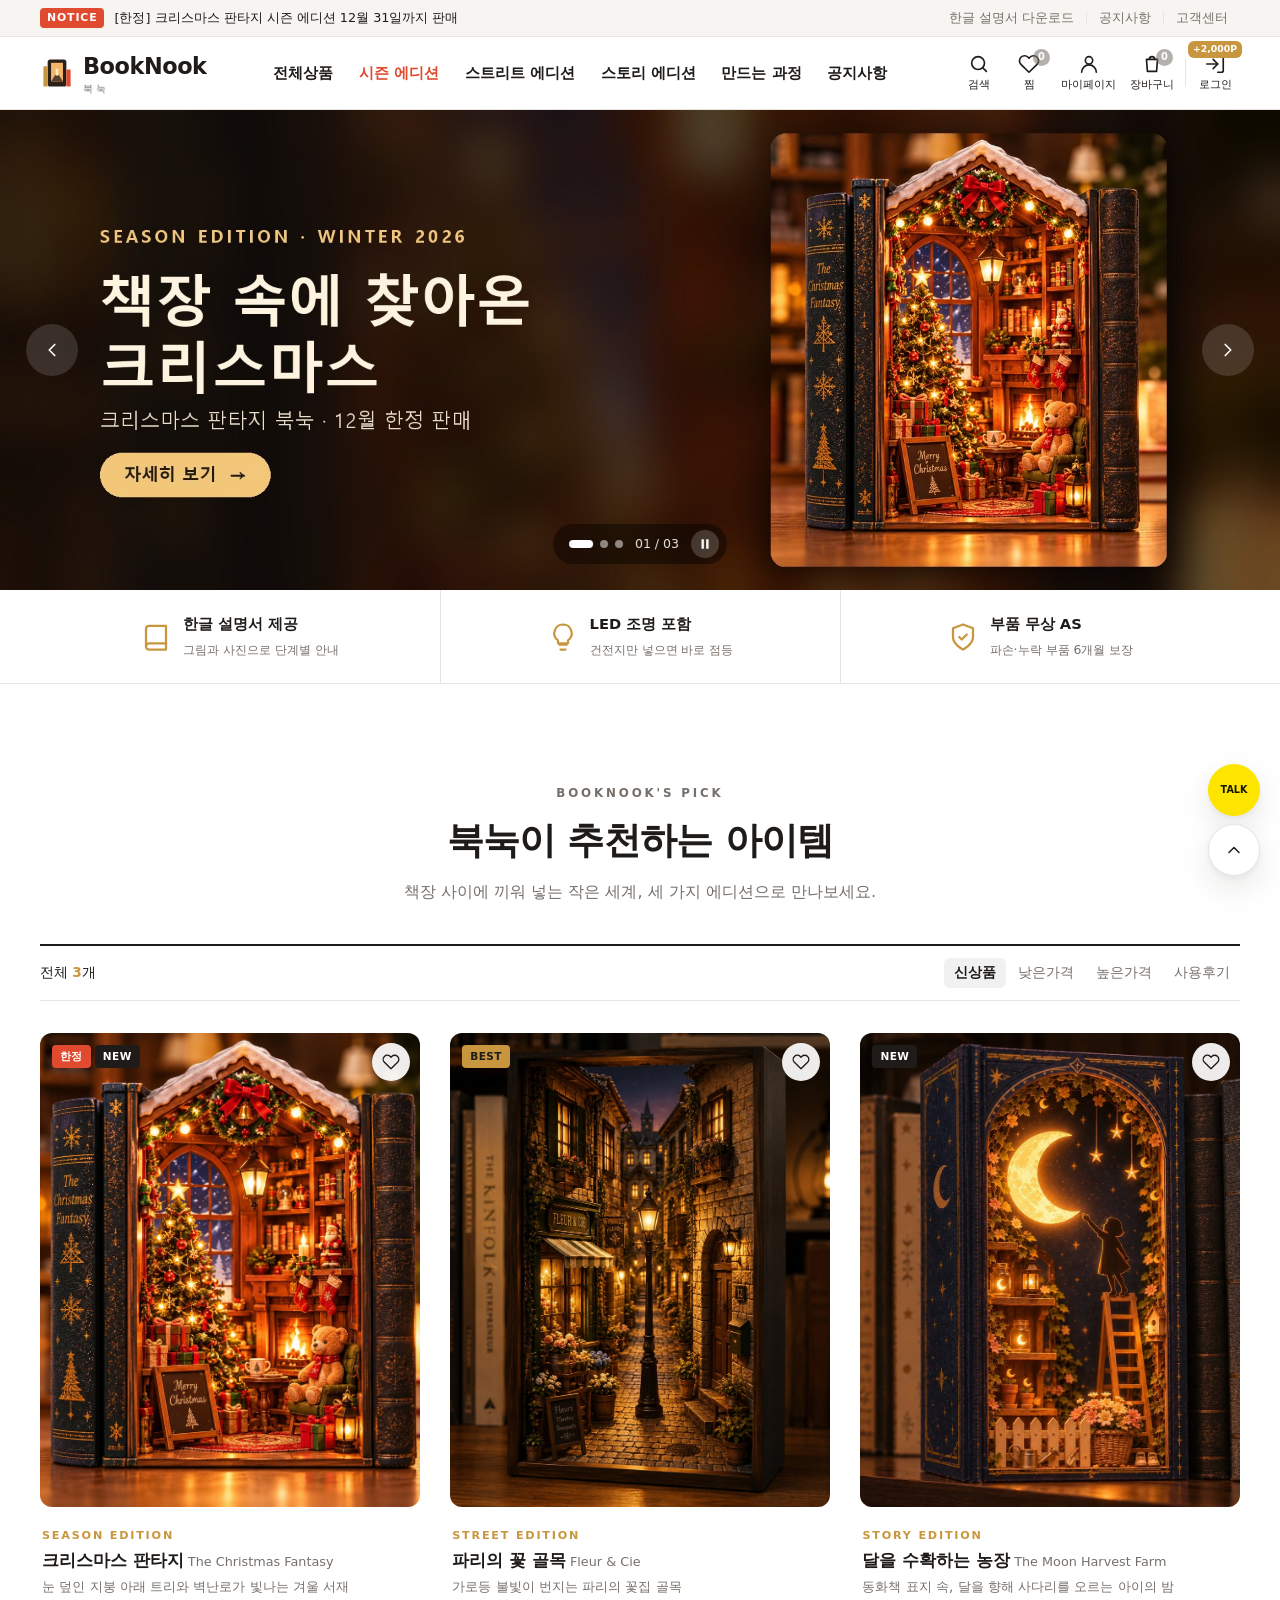
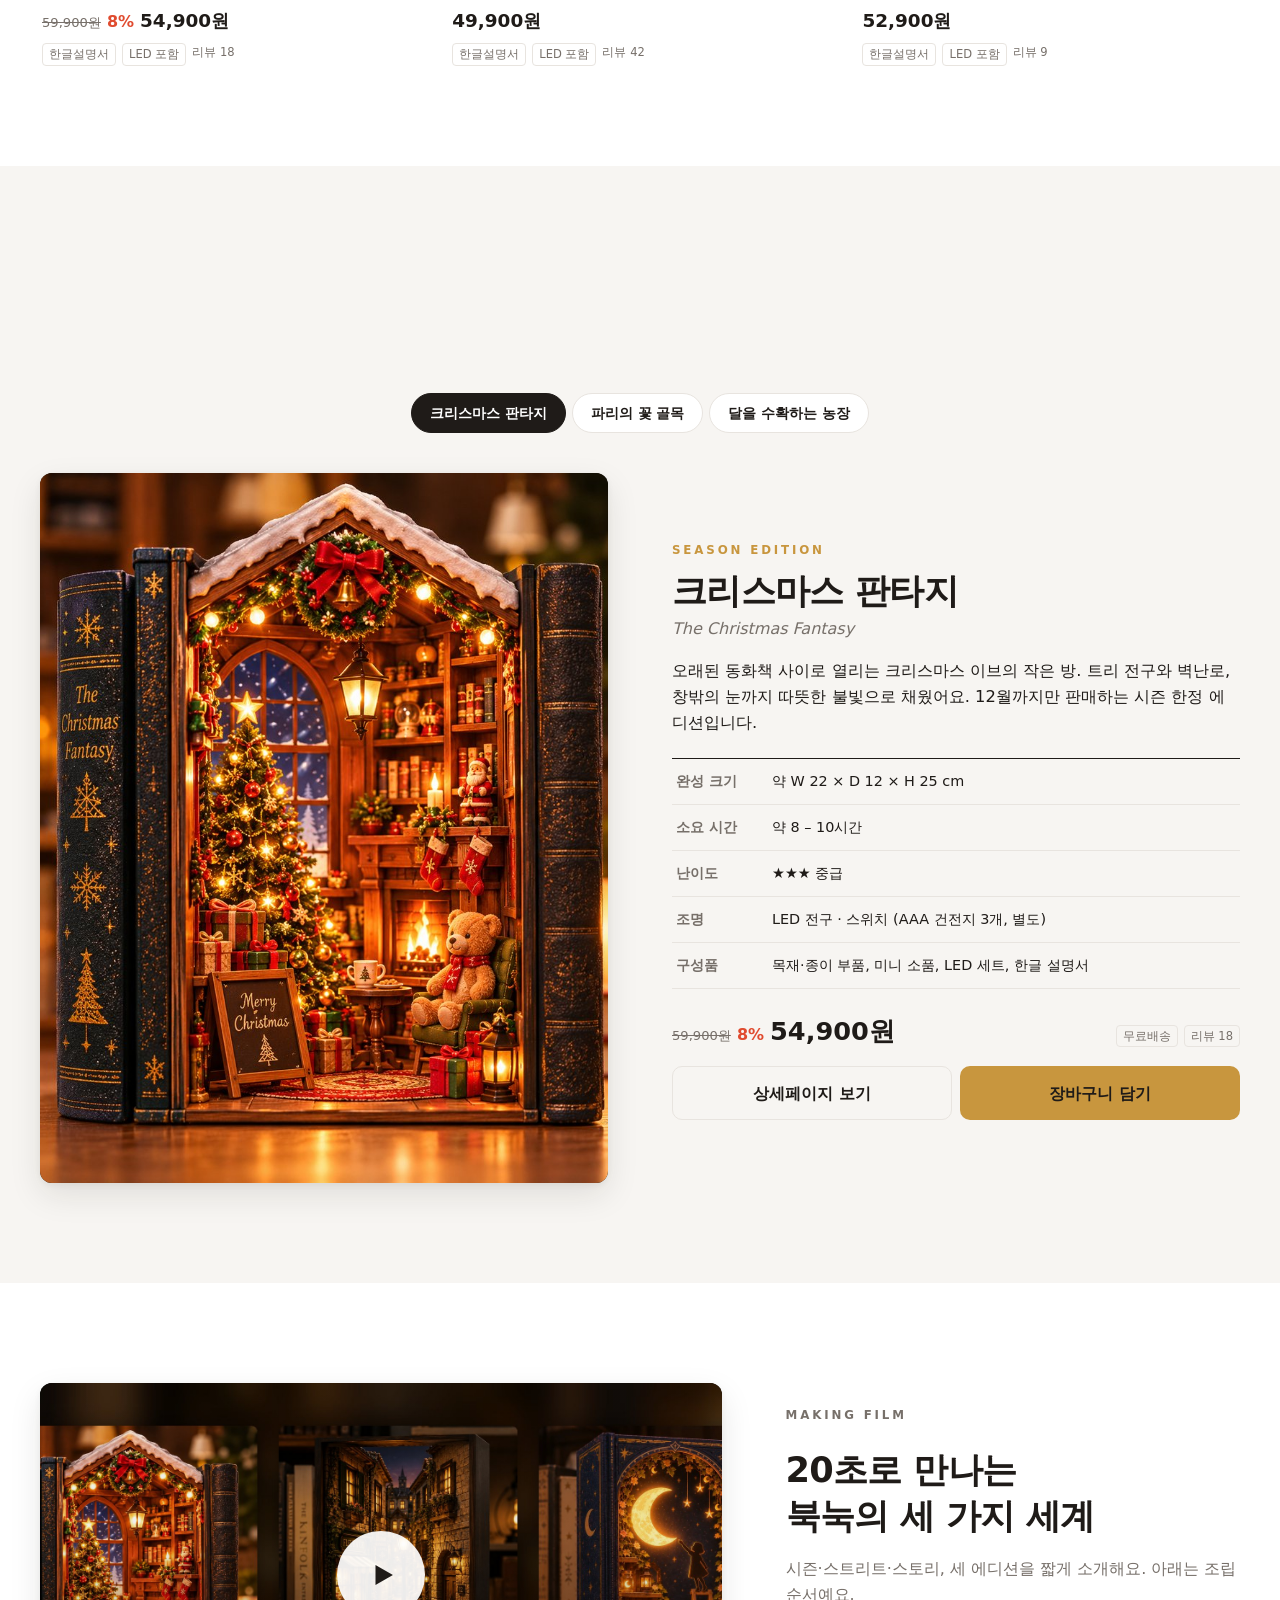
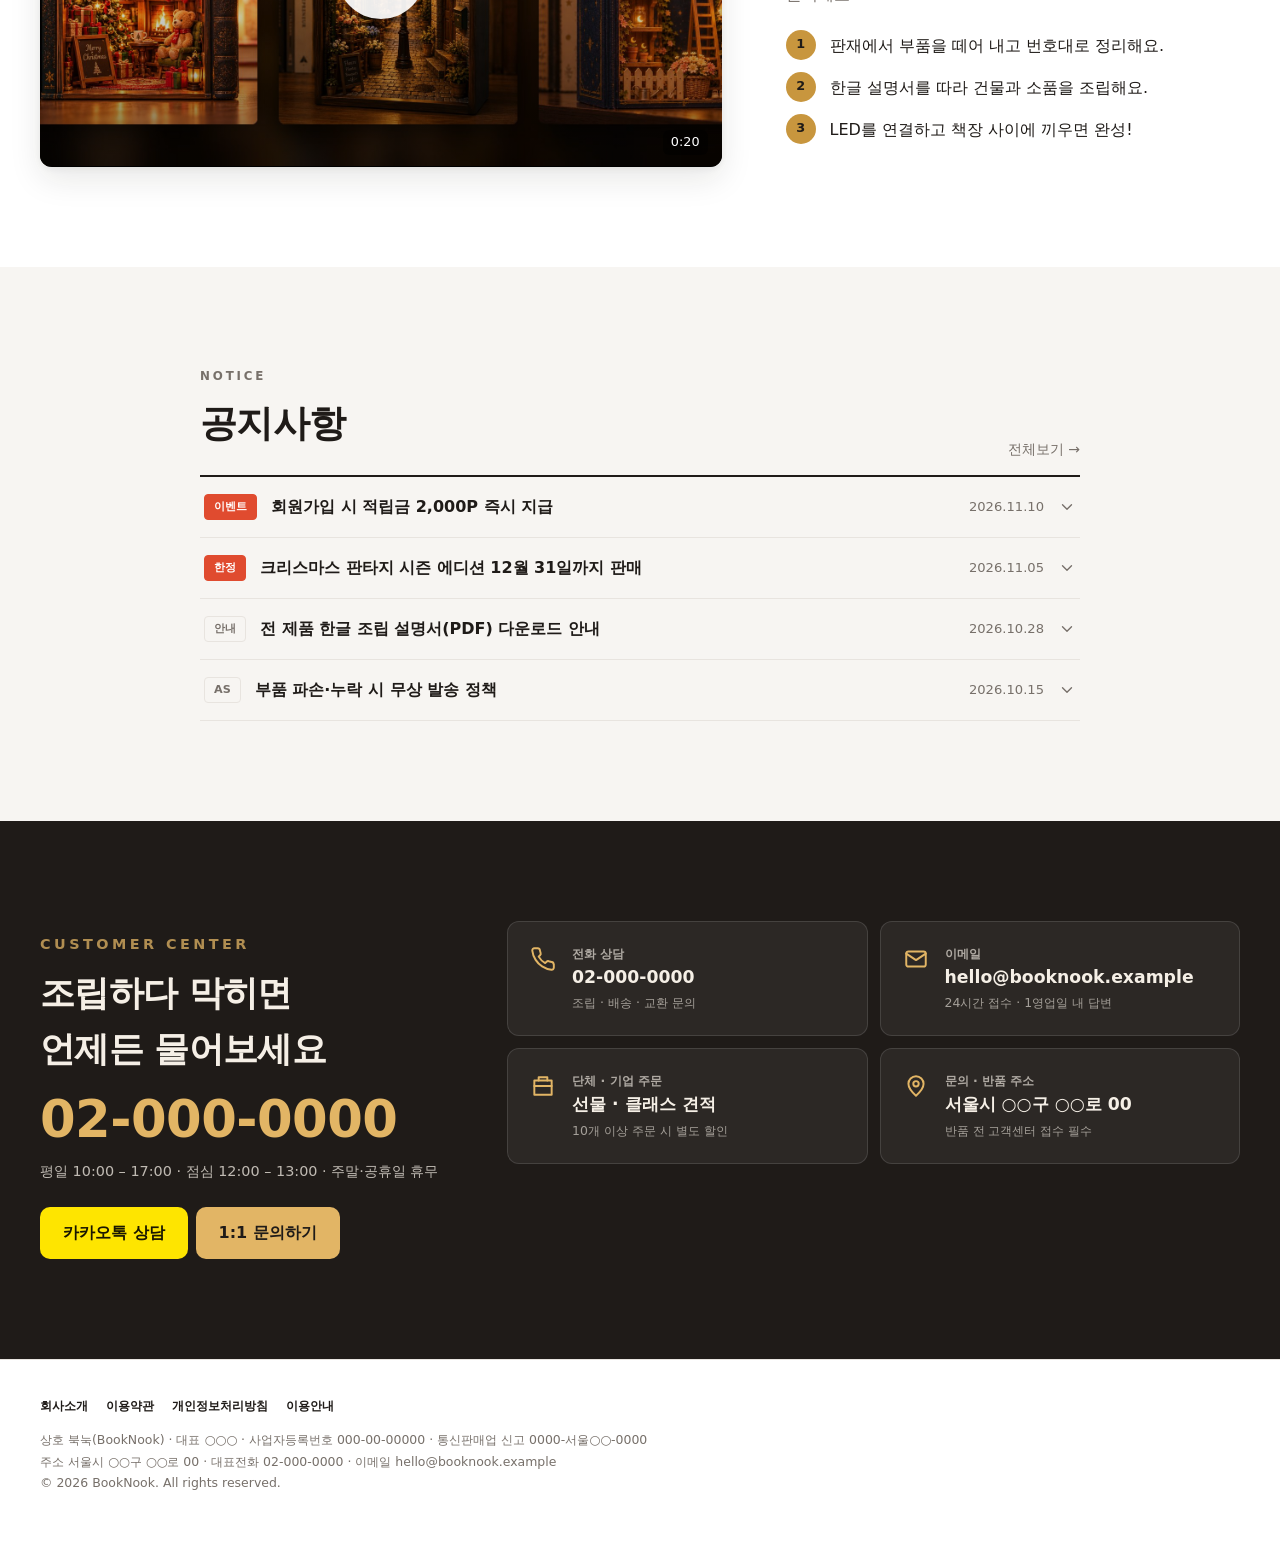
==== index.html @ f45f3a04 "BookNook 북눅 홈페이지 첫 업로드 메인, 상품 상세(스토리·리뷰·FAQ·공유), 장바구니, 찜, 로그인/가입, 마이페이지, 공지, 설명서, 검색  Co-Authored-By" ====
<!doctype html>
<html lang="ko">
<head>
<meta charset="utf-8">
<meta name="viewport" content="width=device-width, initial-scale=1">
<title>BookNook 북눅</title>
<link rel="stylesheet" href="assets/style.css">
</head>
<body data-page="home">
<!-- 상단 바 · 헤더 · 설정 Drawer · 푸터는 assets/common.js 가 모든 페이지에 똑같이 그려 넣습니다 -->

<main>
  <!-- ================= 히어로: 풀폭 배너 슬라이드 (카피는 이미지 안에) ================= -->
  <section class="hero" id="hero" aria-roledescription="carousel" aria-label="메인 배너">
    <div class="hero-track" id="heroTrack"></div>
    <button class="hero-arrow prev" id="heroPrev" aria-label="이전 배너"><svg class="i" viewBox="0 0 24 24"><path d="m15 18-6-6 6-6"/></svg></button>
    <button class="hero-arrow next" id="heroNext" aria-label="다음 배너"><svg class="i" viewBox="0 0 24 24"><path d="m9 18 6-6-6-6"/></svg></button>
    <div class="hero-ui"><div class="dots" id="heroDots"></div><span class="count" id="heroCount">01 / 03</span><button class="pp" id="heroPP"></button></div>
  </section>

  <!-- ================= 구매 혜택 띠 ================= -->
  <section class="perks" aria-label="구매 혜택">
    <div class="wrap"><ul>
      <li><svg class="i" viewBox="0 0 24 24"><path d="M4 19.5A2.5 2.5 0 0 1 6.5 17H20V3H6.5A2.5 2.5 0 0 0 4 5.5z"/><path d="M4 19.5A2.5 2.5 0 0 0 6.5 22H20v-5"/></svg><div><b>한글 설명서 제공</b><span>그림과 사진으로 단계별 안내</span></div></li>
      <li><svg class="i" viewBox="0 0 24 24"><path d="M9 18h6M10 22h4"/><path d="M12 2a7 7 0 0 0-4 12.7V17h8v-2.3A7 7 0 0 0 12 2z"/></svg><div><b>LED 조명 포함</b><span>건전지만 넣으면 바로 점등</span></div></li>
      <li><svg class="i" viewBox="0 0 24 24"><path d="M12 22s8-4 8-10V5l-8-3-8 3v7c0 6 8 10 8 10z"/><path d="m9 12 2 2 4-4"/></svg><div><b>부품 무상 AS</b><span>파손·누락 부품 6개월 보장</span></div></li>
    </ul></div>
  </section>

  <!-- ================= BOOKNOOK'S PICK ================= -->
  <section class="section" id="pick">
    <div class="wrap">
      <div class="sec-head reveal">
        <p class="eyebrow">BOOKNOOK'S PICK</p>
        <h2>북눅이 추천하는 아이템</h2>
        <p>책장 사이에 끼워 넣는 작은 세계, 세 가지 에디션으로 만나보세요.</p>
      </div>
      <div class="toolbar">
        <span class="total">전체 <b id="totalCount">3</b>개</span>
        <div class="sort" role="group" aria-label="정렬">
          <button type="button" data-sort="new" aria-pressed="true">신상품</button>
          <button type="button" data-sort="low" aria-pressed="false">낮은가격</button>
          <button type="button" data-sort="high" aria-pressed="false">높은가격</button>
          <button type="button" data-sort="review" aria-pressed="false">사용후기</button>
        </div>
      </div>
      <div class="grid feature" id="pickGrid"></div>
    </div>
  </section>

  <!-- ================= 상품 스토리 (탭) ================= -->
  <section class="section soft" id="story">
    <div class="wrap">
      <div class="sec-head reveal">
        <p class="eyebrow">PRODUCT STORY</p>
        <h2>작은 골목에 담은 이야기</h2>
      </div>
      <div class="pills" role="tablist" id="ptabs"></div>
      <div id="detailBody" role="tabpanel"></div>
    </div>
  </section>

  <!-- ================= 작품 소개 영상 ================= -->
  <section class="section" id="film">
    <div class="wrap film-grid">
      <div class="player reveal">
        <!-- 실제 영상 파일을 videos/booknook-intro.mp4 에 넣으면 재생됩니다 -->
        <video id="introVideo" playsinline preload="none" poster="images/film-poster.jpg">
          <source src="videos/booknook-intro.mp4" type="video/mp4">
        </video>
        <button class="play-overlay" id="playBtn" aria-label="작품 소개 영상 재생">
          <span class="circle"><svg viewBox="0 0 24 24"><path d="M6 4v16l14-8z" fill="currentColor"/></svg></span>
          <span class="time">0:20</span>
        </button>
      </div>
      <div class="film-copy reveal">
        <p class="eyebrow">MAKING FILM</p>
        <h2>20초로 만나는<br>북눅의 세 가지 세계</h2>
        <p>시즌·스트리트·스토리, 세 에디션을 짧게 소개해요. 아래는 조립 순서예요.</p>
        <ol class="steps">
          <li><b>1</b><span>판재에서 부품을 떼어 내고 번호대로 정리해요.</span></li>
          <li><b>2</b><span>한글 설명서를 따라 건물과 소품을 조립해요.</span></li>
          <li><b>3</b><span>LED를 연결하고 책장 사이에 끼우면 완성!</span></li>
        </ol>
      </div>
    </div>
  </section>

  <!-- ================= 공지사항 (최근 4건) ================= -->
  <section class="section soft" id="notice">
    <div class="wrap notice-wrap">
      <div class="notice-top reveal">
        <div class="sec-head"><p class="eyebrow">NOTICE</p><h2>공지사항</h2></div>
        <a href="notice.html">전체보기 →</a>
      </div>
      <div class="notice-list reveal" id="noticeList"></div>
    </div>
  </section>

  <!-- ================= 연락 CTA ================= -->
  <section class="section contact" id="contact">
    <div class="wrap cc">
      <div class="cc-main reveal">
        <p class="eyebrow">CUSTOMER CENTER</p>
        <h2>조립하다 막히면<br>언제든 물어보세요</h2>
        <a class="cc-tel" href="tel:02-000-0000">02-000-0000</a>
        <p>평일 10:00 – 17:00 · 점심 12:00 – 13:00 · 주말·공휴일 휴무</p>
        <div class="row">
          <a class="btn kakao" href="#" data-mock="카카오톡 채널 상담">카카오톡 상담</a>
          <a class="btn" href="mailto:hello@booknook.example?subject=%5B%EB%B6%81%EB%88%85%5D%201%3A1%20%EB%AC%B8%EC%9D%98">1:1 문의하기</a>
        </div>
      </div>
      <div class="c-grid reveal">
        <a class="c-card" href="tel:02-000-0000"><svg class="i" viewBox="0 0 24 24"><path d="M22 16.9v3a2 2 0 0 1-2.2 2 19.8 19.8 0 0 1-8.6-3.1 19.5 19.5 0 0 1-6-6A19.8 19.8 0 0 1 2.1 4.2 2 2 0 0 1 4.1 2h3a2 2 0 0 1 2 1.7c.1.9.4 1.8.7 2.7a2 2 0 0 1-.5 2.1L8 9.8a16 16 0 0 0 6 6l1.3-1.3a2 2 0 0 1 2.1-.4c.9.3 1.8.6 2.7.7a2 2 0 0 1 1.7 2z"/></svg>
          <span><span class="k">전화 상담</span><span class="v">02-000-0000</span><span class="s">조립 · 배송 · 교환 문의</span></span></a>
        <a class="c-card" href="mailto:hello@booknook.example"><svg class="i" viewBox="0 0 24 24"><rect x="3" y="5" width="18" height="14" rx="2"/><path d="m3 7 9 6 9-6"/></svg>
          <span><span class="k">이메일</span><span class="v">hello@booknook.example</span><span class="s">24시간 접수 · 1영업일 내 답변</span></span></a>
        <a class="c-card" href="#" data-mock="단체·기업 주문 문의"><svg class="i" viewBox="0 0 24 24"><path d="M20 7H4v13h16z"/><path d="M16 7V4H8v3"/><path d="M4 12h16"/></svg>
          <span><span class="k">단체 · 기업 주문</span><span class="v">선물 · 클래스 견적</span><span class="s">10개 이상 주문 시 별도 할인</span></span></a>
        <a class="c-card" href="#" data-mock="지도 보기"><svg class="i" viewBox="0 0 24 24"><path d="M12 21s-7-6.2-7-11a7 7 0 0 1 14 0c0 4.8-7 11-7 11z"/><circle cx="12" cy="10" r="2.5"/></svg>
          <span><span class="k">문의 · 반품 주소</span><span class="v">서울시 ○○구 ○○로 00</span><span class="s">반품 전 고객센터 접수 필수</span></span></a>
      </div>
    </div>
  </section>
</main>

<script src="assets/data.js"></script>
<script src="assets/common.js"></script>
<script>
/* ==========================================================
   1) 히어로 슬라이더 — 카피가 들어간 배너 이미지 (PC / 모바일)
   ========================================================== */
const HERO_SLIDES = [
  { pc:'images/hero-season-pc.jpg', mobile:'images/hero-season-mobile.jpg', id:'season', alt:'SEASON EDITION — 책장 속에 찾아온 크리스마스. 크리스마스 판타지 북눅, 12월 한정 판매' },
  { pc:'images/hero-street-pc.jpg', mobile:'images/hero-street-mobile.jpg', id:'street', alt:'STREET EDITION — 불 켜진 파리의 꽃 골목. 플뢰르 앤 시 북눅, LED 가로등 포함' },
  { pc:'images/hero-story-pc.jpg',  mobile:'images/hero-story-mobile.jpg',  id:'story',  alt:'STORY EDITION — 달을 따러 간 아이의 밤. 달빛 동화 북눅, 동화책 컨셉 케이스' }
];
(function hero(){
  const track = $('#heroTrack'), dots = $('#heroDots'), N = HERO_SLIDES.length;
  track.innerHTML = HERO_SLIDES.map((s, i) => `
    <a class="hero-slide" href="product.html?id=${s.id}" role="group" aria-roledescription="slide" aria-label="${i + 1} / ${N}" draggable="false">
      <picture>
        <source media="(max-width: 767px)" srcset="${s.mobile}" width="900" height="1200">
        <img src="${s.pc}" alt="${s.alt}" width="1920" height="720" draggable="false" ${i ? 'loading="lazy"' : 'fetchpriority="high"'}>
      </picture>
    </a>`).join('');
  dots.innerHTML = HERO_SLIDES.map((_, i) => `<button type="button" aria-label="${i + 1}번 배너로 이동"></button>`).join('');
  const slides = $$('.hero-slide', track), dotBtns = $$('button', dots), pp = $('#heroPP');
  const PLAY = '<svg viewBox="0 0 24 24"><path d="M6 4v16l14-8z" fill="currentColor"/></svg>';
  const PAUSE = '<svg viewBox="0 0 24 24"><path d="M6 4h4v16H6zM14 4h4v16h-4z" fill="currentColor"/></svg>';
  let idx = 0, timer = null, hovering = false, auto = !reduceMotion;

  function go(i){
    idx = (i + N) % N;
    track.style.transform = `translateX(-${idx * 100}%)`;
    slides.forEach((s, k) => { s.setAttribute('aria-hidden', k !== idx); s.tabIndex = k === idx ? 0 : -1; });
    dotBtns.forEach((d, k) => d.setAttribute('aria-current', k === idx));
    $('#heroCount').textContent = `${String(idx + 1).padStart(2,'0')} / ${String(N).padStart(2,'0')}`;
  }
  const stop = () => { clearInterval(timer); timer = null; };
  const start = () => { stop(); if (auto && !hovering) timer = setInterval(() => go(idx + 1), 5000); };
  const sync = () => { pp.innerHTML = auto ? PAUSE : PLAY; pp.setAttribute('aria-label', auto ? '자동 넘김 일시정지' : '자동 넘김 재생'); };
  const setAuto = v => { auto = v; sync(); start(); };

  $('#heroPrev').onclick = () => { go(idx - 1); start(); };
  $('#heroNext').onclick = () => { go(idx + 1); start(); };
  dotBtns.forEach((d, k) => d.onclick = () => { go(k); start(); });
  pp.onclick = () => setAuto(!auto);
  const hero = $('#hero');
  hero.addEventListener('mouseenter', () => { hovering = true; stop(); });
  hero.addEventListener('mouseleave', () => { hovering = false; start(); });
  hero.addEventListener('keydown', e => { if (e.key === 'ArrowLeft'){ go(idx - 1); start(); } if (e.key === 'ArrowRight'){ go(idx + 1); start(); } });

  let x0 = null, moved = false;
  track.addEventListener('pointerdown', e => { x0 = e.clientX; moved = false; });
  track.addEventListener('pointerup', e => {
    if (x0 === null) return;
    const dx = e.clientX - x0; x0 = null;
    if (Math.abs(dx) > 50){ moved = true; go(idx + (dx < 0 ? 1 : -1)); start(); }
  });
  track.addEventListener('click', e => { if (moved){ e.preventDefault(); e.stopPropagation(); moved = false; } }, true);
  sync(); go(0); start();
})();

/* ==========================================================
   2) BOOKNOOK'S PICK — 정렬 툴바 + 카드
   ========================================================== */
(function pick(){
  const grid = $('#pickGrid');
  const sorters = { new:(a,b) => a.order - b.order, low:(a,b) => a.price - b.price, high:(a,b) => b.price - a.price, review:(a,b) => b.reviews - a.reviews };
  const render = key => { grid.innerHTML = [...PRODUCTS].sort(sorters[key]).map(productCard).join(''); observe(); };
  $$('.sort button').forEach(b => b.onclick = () => { $$('.sort button').forEach(x => x.setAttribute('aria-pressed', x === b)); render(b.dataset.sort); });
  $('#totalCount').textContent = PRODUCTS.length;
  render('new');
})();

/* ==========================================================
   3) 상품 스토리 탭
   ========================================================== */
(function story(){
  const tabs = $('#ptabs'), body = $('#detailBody');
  tabs.innerHTML = PRODUCTS.map(p => `<button type="button" role="tab" data-id="${p.id}" aria-selected="false">${p.name}</button>`).join('');
  function show(id){
    const p = product(id) || PRODUCTS[0];
    $$('button', tabs).forEach(b => b.setAttribute('aria-selected', b.dataset.id === p.id));
    body.innerHTML = `
      <div class="detail fade">
        <a class="detail-img" href="product.html?id=${p.id}"><img src="${p.img}" alt="${p.name} 북눅 완성 사진" width="900" height="1124"></a>
        <div>
          <span class="eyebrow">${p.edition}</span>
          <h3>${p.name}</h3>
          <p class="en">${p.en}</p>
          <p class="lead">${p.lead}</p>
          <table class="spec"><tbody>${Object.entries(p.spec).map(([k, v]) => `<tr><th scope="row">${k}</th><td>${v}</td></tr>`).join('')}</tbody></table>
          <div class="buy-row">${priceHTML(p)}<span class="meta"><span>무료배송</span><span>리뷰 ${p.reviews}</span></span></div>
          <div class="buy-btns">
            <a class="btn line" href="product.html?id=${p.id}">상세페이지 보기</a>
            <button class="btn accent" type="button" data-cart="${p.id}">장바구니 담기</button>
          </div>
        </div>
      </div>`;
  }
  tabs.addEventListener('click', e => { const b = e.target.closest('[data-id]'); if (b) show(b.dataset.id); });
  show('season');
})();

/* ==========================================================
   4) 공지사항 미리보기 · 영상
   ========================================================== */
$('#noticeList').innerHTML = NOTICES.slice(0, 4).map((n, i) => `
  <details>
    <summary><span class="n-tag ${n.hot ? 'hot' : ''}">${n.tag}</span><span class="t">${n.title}</span><time datetime="${n.date}">${n.date.replace(/-/g,'.')}</time>
      <svg class="i chev" viewBox="0 0 24 24"><path d="m6 9 6 6 6-6"/></svg></summary>
    <div class="body">${n.body} <a href="notice.html#n${i}">자세히 →</a></div>
  </details>`).join('');

(function film(){
  const v = $('#introVideo'), b = $('#playBtn');
  b.onclick = () => v.play().then(() => { b.hidden = true; v.controls = true; })
    .catch(() => toast('영상 파일(videos/booknook-intro.mp4)을 넣으면 재생돼요'));
  v.addEventListener('ended', () => { b.hidden = false; v.controls = false; });
})();

observe();
</script>
</body>
</html>
---- assets/style.css ----
/* ===== 색상 토큰 (라이트 / 다크) ===== */
:root{
  --paper:#FFFFFF; --soft:#F7F5F2; --card:#FFFFFF; --ink:#1F1B18; --muted:#77706A; --line:#E8E4DF;
  --brand:#1F1B18; --brand-ink:#FFFFFF; --accent:#C8963E; --sale:#E04B2F; --band:#1F1B18; --band-ink:#F5EFE6;
  --hover:rgba(31,27,24,.06); --shadow:0 2px 6px rgba(31,27,24,.06),0 12px 32px rgba(31,27,24,.10);
  --radius:12px; --wrap:1280px; --gutter:clamp(16px,4vw,40px); --fs:16px; color-scheme:light;
}
@media (prefers-color-scheme:dark){
  :root:not([data-theme="light"]){
    --paper:#151311; --soft:#1E1B18; --card:#1E1B18; --ink:#F1ECE6; --muted:#A39B92; --line:#34302B;
    --brand:#F1ECE6; --brand-ink:#151311; --accent:#E2B565; --sale:#F06A4F; --band:#0E0D0B; --band-ink:#F1ECE6;
    --hover:rgba(255,245,230,.07); --shadow:0 2px 6px rgba(0,0,0,.3),0 12px 32px rgba(0,0,0,.4); color-scheme:dark;
  }
}
:root[data-theme="dark"]{
  --paper:#151311; --soft:#1E1B18; --card:#1E1B18; --ink:#F1ECE6; --muted:#A39B92; --line:#34302B;
  --brand:#F1ECE6; --brand-ink:#151311; --accent:#E2B565; --sale:#F06A4F; --band:#0E0D0B; --band-ink:#F1ECE6;
  --hover:rgba(255,245,230,.07); --shadow:0 2px 6px rgba(0,0,0,.3),0 12px 32px rgba(0,0,0,.4); color-scheme:dark;
}
:root[data-size="sm"]{--fs:15px} :root[data-size="lg"]{--fs:18px}

/* ===== 기본 / 반응형 ===== */
*,*::before,*::after{box-sizing:border-box}
html{font-size:var(--fs);scroll-behavior:smooth;scroll-padding-top:130px}
body{margin:0;background:var(--paper);color:var(--ink);line-height:1.6;overflow-x:hidden;
  font-family:"Pretendard","Apple SD Gothic Neo","Malgun Gothic","Noto Sans KR",system-ui,sans-serif;-webkit-font-smoothing:antialiased}
body.lock{overflow:hidden}
img,video{max-width:100%;height:auto;display:block}   /* 유동 이미지: 창 폭에 맞춰 함께 줄어듦 */
a{color:inherit} button{font:inherit;color:inherit}
.wrap{max-width:var(--wrap);margin:0 auto;padding:0 var(--gutter)}
.sr-only{position:absolute;width:1px;height:1px;overflow:hidden;clip:rect(0 0 0 0);white-space:nowrap}
:focus-visible{outline:2px solid var(--accent);outline-offset:2px}
svg.i{width:22px;height:22px;fill:none;stroke:currentColor;stroke-width:1.8;stroke-linecap:round;stroke-linejoin:round;flex:none}

/* ===== 상단 유틸 바 (공지 + 바로가기) ===== */
.topbar{background:var(--soft);border-bottom:1px solid var(--line);font-size:.8rem;color:var(--muted)}
.topbar .wrap{display:flex;align-items:center;gap:10px;height:36px}
.topbar .tag{flex:none;font-size:.68rem;font-weight:800;letter-spacing:.08em;color:#fff;background:var(--sale);padding:1px 7px;border-radius:4px}
.ticker{flex:1;min-width:0;height:36px;overflow:hidden}
.ticker ul{list-style:none;margin:0;padding:0}
.ticker li{height:36px;display:flex;align-items:center}
.ticker a{text-decoration:none;white-space:nowrap;overflow:hidden;text-overflow:ellipsis;color:var(--ink)}
.ticker a:hover{text-decoration:underline}
.util{display:flex;flex:none}
.util a{text-decoration:none;padding:0 12px;border-left:1px solid var(--line);line-height:1}
.util a:first-child{border-left:0}
.util a:hover,.util a[aria-current]{color:var(--ink)}

/* ===== 헤더 (고정) ===== */
.header{position:sticky;top:0;z-index:50;background:var(--paper);border-bottom:1px solid var(--line)}
.header-row{display:flex;align-items:center;gap:clamp(8px,2vw,28px);height:72px}
.logo{display:flex;align-items:center;gap:9px;text-decoration:none;flex:none}
.logo svg{width:34px;height:34px}
.logo b{font-size:1.4rem;letter-spacing:-.02em;font-weight:900}
.logo small{display:block;font-size:.64rem;color:var(--muted);letter-spacing:.28em;margin-top:-5px}
.lnb{flex:1;display:flex;justify-content:center}
.lnb ul{list-style:none;margin:0;padding:0;display:flex;gap:clamp(14px,2vw,30px)}
.lnb a{text-decoration:none;font-weight:700;font-size:.95rem;padding:24px 0;display:block;position:relative;white-space:nowrap}
.lnb a::after{content:"";position:absolute;left:0;right:0;bottom:16px;height:2px;background:var(--accent);transform:scaleX(0);transition:transform .25s}
.lnb a:hover::after,.lnb a[aria-current]::after{transform:scaleX(1)}
.lnb .hot{color:var(--sale)}
.h-right{display:flex;align-items:center;gap:0;flex:none;margin-left:auto}
.icon-btn{position:relative;display:inline-flex;flex-direction:column;align-items:center;gap:1px;background:none;border:0;padding:6px 7px;border-radius:10px;
  cursor:pointer;text-decoration:none;font-size:.68rem;color:var(--ink);min-width:50px;white-space:nowrap}
.icon-btn:hover{background:var(--hover)}
.icon-btn[aria-current]{color:var(--accent)}
.h-right .sep{width:1px;height:28px;background:var(--line);margin:0 4px}
.badge-count{position:absolute;top:2px;left:calc(50% + 4px);min-width:17px;height:17px;padding:0 4px;border-radius:9px;background:var(--sale);color:#fff;
  font-size:.62rem;font-weight:800;display:grid;place-items:center;line-height:1}
.badge-count.zero{background:var(--muted);opacity:.55}
.point{position:absolute;top:-6px;left:50%;transform:translateX(-50%);white-space:nowrap;background:var(--accent);color:#fff;font-size:.58rem;font-weight:800;
  padding:1px 5px;border-radius:6px}
.search-panel{border-top:1px solid var(--line);background:var(--soft);padding:20px 0}
.search-form{display:flex;gap:8px;max-width:640px;margin:0 auto}
.search-form input{flex:1;min-width:0;height:48px;padding:0 16px;border:1px solid var(--line);border-radius:10px;background:var(--paper);color:var(--ink);font:inherit}
.btn{display:inline-flex;align-items:center;justify-content:center;gap:8px;height:48px;padding:0 22px;border-radius:10px;border:1px solid transparent;
  background:var(--brand);color:var(--brand-ink);font-weight:700;cursor:pointer;text-decoration:none;white-space:nowrap}
.btn:hover{filter:brightness(1.15)}
.btn.line{background:none;border-color:var(--line);color:var(--ink)}
.btn.line:hover{border-color:var(--ink);filter:none}
.btn.accent{background:var(--accent);color:#1F1B18}
.btn svg.i{width:20px;height:20px}
.chips{display:flex;flex-wrap:wrap;justify-content:center;gap:8px;max-width:640px;margin:14px auto 0;font-size:.82rem}
.chips span{color:var(--muted)}
.chips a{border:1px solid var(--line);background:var(--paper);border-radius:999px;padding:4px 12px;text-decoration:none}
.chips a:hover{border-color:var(--ink)}
.menu-btn{display:none}
@media (max-width:1180px){ .lnb{display:none} .menu-btn{display:inline-flex;margin-left:-8px} }
@media (max-width:767px){
  .util{display:none} .header-row{height:58px}
  .logo b{font-size:1.15rem} .logo svg{width:28px;height:28px}
  .icon-btn .lbl{display:none} .icon-btn{min-width:38px;padding:8px 6px} .hide-sm,.h-right .sep{display:none}
  .point{display:none}
}

/* ===== 설정 Drawer (오른쪽에서 열림) ===== */
.scrim{position:fixed;inset:0;background:rgba(10,8,6,.5);opacity:0;visibility:hidden;transition:opacity .3s,visibility .3s;z-index:90}
.drawer{position:fixed;top:0;right:0;bottom:0;width:min(360px,86vw);background:var(--card);z-index:100;transform:translateX(100%);
  transition:transform .32s cubic-bezier(.2,.7,.2,1);display:flex;flex-direction:column;box-shadow:var(--shadow);visibility:hidden}
body.drawer-open .scrim{opacity:1;visibility:visible}
body.drawer-open .drawer{transform:none;visibility:visible}
.drawer-head{display:flex;align-items:center;justify-content:space-between;padding:14px 12px 14px 22px;border-bottom:1px solid var(--line)}
.drawer-head h2{margin:0;font-size:1.05rem}
.drawer-body{flex:1;overflow-y:auto;padding:8px 22px 28px}
.drawer h3{font-size:.72rem;letter-spacing:.16em;color:var(--muted);margin:24px 0 6px;font-weight:800}
.member{background:var(--soft);border-radius:12px;padding:16px;margin-top:16px}
.member p{margin:0 0 12px;font-size:.9rem}
.member .row{display:flex;gap:8px}
.member .btn{height:40px;flex:1;font-size:.88rem}
.menu-list{list-style:none;margin:0;padding:0}
.menu-list a{display:flex;justify-content:space-between;align-items:center;gap:8px;padding:11px 0;text-decoration:none;border-bottom:1px solid var(--line);font-size:.95rem}
.menu-list a:hover{color:var(--accent)}
.menu-list em{font-style:normal;margin-left:auto;font-size:.78rem;color:var(--muted)}
.menu-list svg{width:16px;height:16px;opacity:.5}
.setting{display:flex;align-items:center;justify-content:space-between;padding:12px 0;border-bottom:1px solid var(--line);font-size:.95rem}
.switch{position:relative;width:46px;height:26px;flex:none}
.switch input{position:absolute;opacity:0;inset:0;cursor:pointer;margin:0}
.switch span{position:absolute;inset:0;border-radius:13px;background:var(--line);transition:.2s;pointer-events:none}
.switch span::after{content:"";position:absolute;top:3px;left:3px;width:20px;height:20px;border-radius:50%;background:#fff;transition:.2s;box-shadow:0 1px 3px rgba(0,0,0,.3)}
.switch input:checked+span{background:var(--accent)}
.switch input:checked+span::after{transform:translateX(20px)}
.switch input:focus-visible+span{outline:2px solid var(--accent);outline-offset:2px}
.seg{display:flex;border:1px solid var(--line);border-radius:9px;overflow:hidden}
.seg button{border:0;background:none;padding:5px 12px;cursor:pointer;font-size:.85rem}
.seg button[aria-pressed="true"]{background:var(--brand);color:var(--brand-ink);font-weight:700}

/* ===== 히어로 슬라이더 ===== */
.hero{position:relative;overflow:hidden;background:#140F0B;touch-action:pan-y}
.hero-track{display:flex;transition:transform .7s cubic-bezier(.2,.7,.2,1);will-change:transform}
.hero-slide{flex:0 0 100%;display:block}
.hero-slide img{width:100%;height:auto;user-select:none;-webkit-user-drag:none}
.hero-arrow{position:absolute;top:50%;transform:translateY(-50%);width:52px;height:52px;border-radius:50%;border:0;background:rgba(255,255,255,.14);
  color:#fff;display:grid;place-items:center;cursor:pointer;backdrop-filter:blur(6px);transition:background .2s}
.hero-arrow:hover{background:rgba(255,255,255,.3)}
.hero-arrow.prev{left:clamp(12px,2vw,28px)} .hero-arrow.next{right:clamp(12px,2vw,28px)}
.hero-ui{position:absolute;left:50%;bottom:clamp(12px,2.5vw,26px);transform:translateX(-50%);display:flex;align-items:center;gap:12px;
  background:rgba(0,0,0,.4);color:#fff;border-radius:999px;padding:6px 8px 6px 16px;backdrop-filter:blur(6px);font-size:.78rem}
.dots{display:flex;gap:7px}
.dots button{width:8px;height:8px;border-radius:4px;border:0;padding:0;background:rgba(255,255,255,.5);cursor:pointer;transition:width .3s,background .3s}
.dots button[aria-current="true"]{width:24px;background:#fff}
.count{font-variant-numeric:tabular-nums;opacity:.9}
.pp{width:28px;height:28px;border-radius:50%;border:0;background:rgba(255,255,255,.18);color:#fff;display:grid;place-items:center;cursor:pointer}
.pp svg{width:14px;height:14px}
@media (max-width:767px){ .hero-arrow{display:none} }

/* ===== 구매 혜택 띠 ===== */
.perks{border-bottom:1px solid var(--line)}
.perks ul{list-style:none;margin:0;padding:0;display:grid;grid-template-columns:repeat(3,1fr)}
.perks li{display:flex;align-items:center;justify-content:center;gap:12px;padding:22px 16px;border-left:1px solid var(--line)}
.perks li:first-child{border-left:0}
.perks svg.i{width:30px;height:30px;color:var(--accent)}
.perks b{display:block;font-size:.92rem}
.perks span{font-size:.78rem;color:var(--muted)}
@media (max-width:640px){ .perks li{flex-direction:column;text-align:center;gap:6px;padding:16px 6px} .perks svg.i{width:24px;height:24px} .perks b{font-size:.8rem} .perks span{display:none} }

/* ===== 섹션 공통 ===== */
.section{padding:clamp(56px,8vw,100px) 0}
.section.soft{background:var(--soft)}
.sec-head{text-align:center;margin-bottom:clamp(24px,4vw,40px)}
.eyebrow{font-size:.74rem;letter-spacing:.24em;color:var(--accent);font-weight:800;margin:0}
.sec-head h2{font-size:clamp(1.6rem,3.2vw,2.3rem);margin:.25em 0 .2em;letter-spacing:-.02em}
.sec-head p{margin:0;color:var(--muted)}

/* ===== 상품 목록 툴바 + 카드 ===== */
.toolbar{display:flex;justify-content:space-between;align-items:center;gap:12px;padding:12px 0;border-top:2px solid var(--ink);border-bottom:1px solid var(--line);
  margin-bottom:clamp(20px,3vw,32px);font-size:.85rem}
.toolbar .total{white-space:nowrap}
.toolbar .total b{color:var(--accent)}
.sort{display:flex;flex-wrap:wrap;gap:2px}
.sort button{border:0;background:none;padding:4px 10px;cursor:pointer;color:var(--muted);border-radius:6px}
.sort button[aria-pressed="true"]{color:var(--ink);font-weight:800;background:var(--hover)}
@media (max-width:560px){ .sort{flex-wrap:nowrap} .sort button{padding:4px 6px;font-size:.78rem;white-space:nowrap} }
.grid{display:grid;grid-template-columns:repeat(3,1fr);gap:clamp(14px,2.4vw,32px)}
@media (max-width:767px){ .grid{grid-template-columns:1fr 1fr} .grid.feature .card:first-child{grid-column:1 / -1} .grid.feature .card:first-child .thumb{aspect-ratio:4/3} }
.card{position:relative;display:flex;flex-direction:column}
.thumb{position:relative;aspect-ratio:4/5;border-radius:var(--radius);overflow:hidden;background:var(--soft)}
.thumb-link{display:block;width:100%;height:100%}
.thumb img{width:100%;height:100%;object-fit:cover;transition:transform .7s ease}
.card:hover .thumb img{transform:scale(1.05)}
.p-badges{position:absolute;top:12px;left:12px;display:flex;gap:4px;pointer-events:none}
.p-badges span{font-size:.66rem;font-weight:800;letter-spacing:.04em;padding:3px 8px;border-radius:4px;background:#1F1B18;color:#fff}
.p-badges .limited{background:#E04B2F} .p-badges .best{background:#C8963E;color:#1F1B18}
.wish{position:absolute;top:10px;right:10px;width:38px;height:38px;border-radius:50%;border:0;background:rgba(255,255,255,.92);color:#1F1B18;display:grid;place-items:center;cursor:pointer;
  transition:transform .2s}
.wish:hover{transform:scale(1.08)}
.wish svg{width:18px;height:18px}
[data-wish][aria-pressed="true"]{color:#E04B2F}
[data-wish][aria-pressed="true"] svg{fill:currentColor}
.hover-acts{position:absolute;left:12px;right:12px;bottom:12px;display:flex;gap:6px;opacity:0;transform:translateY(8px);transition:.25s}
.card:hover .hover-acts,.hover-acts:focus-within{opacity:1;transform:none}
@media (hover:none){ .hover-acts{opacity:1;transform:none} }
.hover-acts>*{flex:1;height:42px;border:0;border-radius:9px;background:rgba(31,27,24,.9);color:#fff;font-weight:700;font-size:.82rem;cursor:pointer;
  display:grid;place-items:center;text-decoration:none}
.hover-acts .light{background:rgba(255,255,255,.94);color:#1F1B18}
.info{padding:14px 2px 0}
.info .ed{font-size:.7rem;letter-spacing:.16em;color:var(--accent);font-weight:800}
.info h3{font-size:1.05rem;margin:2px 0 0;line-height:1.4}
.info h3 a{text-decoration:none}
.info h3 small{font-weight:500;color:var(--muted);font-size:.8rem;margin-left:4px}
.info .desc{margin:4px 0 8px;font-size:.84rem;color:var(--muted)}
.price{margin:0;display:flex;align-items:baseline;gap:6px;flex-wrap:wrap}
.price s{color:var(--muted);font-size:.82rem}
.price em{font-style:normal;color:var(--sale);font-weight:900}
.price strong{font-size:1.15rem;font-weight:900}
.meta{display:flex;gap:6px;flex-wrap:wrap;margin-top:8px;font-size:.72rem}
.meta span{border:1px solid var(--line);border-radius:4px;padding:1px 6px;color:var(--muted)}
.meta .rv{border:0;padding:0}

/* ===== 메인: 상품 스토리 탭 ===== */
.pills{display:flex;justify-content:center;gap:6px;margin-bottom:clamp(24px,4vw,40px);flex-wrap:wrap}
.pills.left{justify-content:flex-start;margin-bottom:18px}
.pills button{border:1px solid var(--line);background:var(--paper);border-radius:999px;padding:8px 18px;cursor:pointer;font-weight:700;font-size:.88rem}
.pills button[aria-selected="true"],.pills button[aria-pressed="true"]{background:var(--brand);color:var(--brand-ink);border-color:var(--brand)}
.detail{display:grid;grid-template-columns:1fr 1fr;gap:clamp(24px,5vw,64px);align-items:center}
@media (max-width:860px){ .detail{grid-template-columns:1fr} }
.detail-img{display:block;border-radius:var(--radius);overflow:hidden;box-shadow:var(--shadow);aspect-ratio:4/5;background:#140F0B}
.detail-img img{width:100%;height:100%;object-fit:cover}
.detail h3,.pd-info h1{font-size:clamp(1.6rem,3vw,2.2rem);margin:.2em 0 .1em;letter-spacing:-.02em;line-height:1.25}
.en{color:var(--muted);margin:0 0 16px;font-style:italic}
.lead{margin:0 0 22px;font-size:1.02rem}
.spec{width:100%;border-collapse:collapse;font-size:.9rem;margin-bottom:22px}
.spec th,.spec td{text-align:left;padding:11px 4px;border-bottom:1px solid var(--line);vertical-align:top}
.spec th{width:96px;color:var(--muted);font-weight:600}
.spec tr:first-child th,.spec tr:first-child td{border-top:1px solid var(--ink)}
.buy-row{display:flex;align-items:center;justify-content:space-between;gap:12px;flex-wrap:wrap;margin-bottom:14px}
.buy-row .price strong{font-size:1.6rem}
.buy-btns{display:grid;grid-template-columns:1fr 1fr;gap:8px}
.buy-btns .btn{height:54px}
.fade{animation:fade .45s ease}
@keyframes fade{from{opacity:0;transform:translateY(8px)}to{opacity:1;transform:none}}

/* ===== 영상 ===== */
.film-grid{display:grid;grid-template-columns:1.5fr 1fr;gap:clamp(24px,5vw,64px);align-items:center}
@media (max-width:900px){ .film-grid{grid-template-columns:1fr} }
.player{position:relative;border-radius:var(--radius);overflow:hidden;background:#000;box-shadow:var(--shadow)}
.player video{width:100%;aspect-ratio:16/9;object-fit:cover}
.play-overlay{position:absolute;inset:0;border:0;background:linear-gradient(180deg,rgba(0,0,0,.05) 40%,rgba(0,0,0,.5));cursor:pointer;display:grid;place-items:center;color:#fff}
.play-overlay .circle{width:clamp(64px,8vw,88px);height:clamp(64px,8vw,88px);border-radius:50%;background:rgba(255,255,255,.92);color:#1F1B18;display:grid;place-items:center;transition:transform .25s}
.play-overlay:hover .circle{transform:scale(1.08)}
.play-overlay .circle svg{width:34%;height:34%;margin-left:6%}
.play-overlay .time{position:absolute;right:14px;bottom:12px;font-size:.8rem;background:rgba(0,0,0,.55);padding:2px 8px;border-radius:6px}
.film-copy h2{font-size:clamp(1.6rem,3vw,2.2rem);margin:.3em 0 .5em;letter-spacing:-.02em;line-height:1.3}
.film-copy p{color:var(--muted);margin:0 0 22px}
.steps{list-style:none;margin:0;padding:0;display:grid;gap:12px}
.steps li{display:flex;gap:14px;align-items:flex-start}
.steps b{flex:none;width:30px;height:30px;border-radius:50%;background:var(--accent);color:#1F1B18;display:grid;place-items:center;font-size:.8rem}
.steps span{padding-top:3px}

/* ===== 공지 목록 (아코디언) ===== */
.notice-wrap{max-width:960px;margin:0 auto}
.notice-top{display:flex;justify-content:space-between;align-items:flex-end;margin-bottom:14px;gap:12px}
.notice-top .sec-head{text-align:left;margin:0}
.notice-top a{font-size:.88rem;color:var(--muted);text-decoration:none;white-space:nowrap}
.notice-top a:hover{color:var(--ink)}
.notice-list{border-top:2px solid var(--ink)}
.notice-list details{border-bottom:1px solid var(--line)}
.notice-list summary{list-style:none;display:flex;align-items:center;gap:14px;padding:17px 4px;cursor:pointer}
.notice-list summary::-webkit-details-marker{display:none}
.notice-list summary:hover .t{color:var(--accent)}
.n-tag{flex:none;font-size:.7rem;font-weight:800;padding:3px 9px;border-radius:4px;border:1px solid var(--line);color:var(--muted)}
.n-tag.hot{background:var(--sale);border-color:var(--sale);color:#fff}
.notice-list .t{flex:1;min-width:0;font-weight:600;overflow:hidden;text-overflow:ellipsis;white-space:nowrap}
.notice-list time{flex:none;font-size:.82rem;color:var(--muted);font-variant-numeric:tabular-nums}
.notice-list .chev{width:18px;height:18px;transition:transform .25s;color:var(--muted)}
.notice-list details[open] .chev{transform:rotate(180deg)}
.notice-list .body{padding:0 4px 20px;color:var(--muted);font-size:.92rem}
@media (max-width:600px){ .notice-list time{display:none} }

/* ===== 연락 CTA (CUSTOMER CENTER) ===== */
.contact{background:var(--band);color:var(--band-ink)}
.cc{display:grid;grid-template-columns:1.1fr 2fr;gap:clamp(28px,5vw,64px);align-items:start}
@media (max-width:960px){ .cc{grid-template-columns:1fr} }
.cc-main .eyebrow{color:#E2B565}
.cc-main h2{font-size:clamp(1.6rem,3vw,2.2rem);margin:.25em 0 .4em;letter-spacing:-.02em}
.cc-tel{display:block;font-size:clamp(2.2rem,5vw,3.2rem);font-weight:900;letter-spacing:-.01em;text-decoration:none;color:#E2B565;line-height:1.1}
.cc-main p{margin:12px 0 0;opacity:.75;font-size:.9rem}
.cc-main .row{display:flex;gap:8px;flex-wrap:wrap;margin-top:24px}
.cc-main .btn{height:52px;background:#E2B565;color:#1F1B18}
.cc-main .btn.kakao{background:#FEE500;color:#191600}
.c-grid{display:grid;grid-template-columns:repeat(2,1fr);gap:12px}
@media (max-width:560px){ .c-grid{grid-template-columns:1fr} }
.c-card{display:flex;gap:16px;align-items:flex-start;padding:22px;border-radius:var(--radius);text-decoration:none;background:rgba(255,255,255,.06);
  border:1px solid rgba(255,255,255,.12);transition:background .2s,transform .2s}
.c-card:hover{background:rgba(255,255,255,.12);transform:translateY(-2px)}
.c-card svg.i{width:26px;height:26px;color:#E2B565;margin-top:2px}
.c-card .k{display:block;font-size:.78rem;opacity:.65;font-weight:600}
.c-card .v{display:block;font-size:1.08rem;font-weight:800;overflow-wrap:anywhere}
.c-card .s{display:block;font-size:.78rem;opacity:.6;margin-top:2px}

/* ===== 하위 페이지 공통 ===== */
.sub{min-height:60vh;padding-bottom:clamp(64px,8vw,100px)}
.page-head{padding:clamp(28px,5vw,52px) 0 clamp(18px,3vw,28px);margin-bottom:clamp(24px,4vw,40px);border-bottom:1px solid var(--line)}
.crumb{font-size:.8rem;color:var(--muted);display:flex;gap:6px;flex-wrap:wrap}
.crumb a{text-decoration:none} .crumb a:hover{color:var(--ink)}
.page-head h1{font-size:clamp(1.6rem,3vw,2.2rem);margin:.2em 0 0;letter-spacing:-.02em}
.page-head h1 small{font-size:.55em;color:var(--accent);margin-left:6px}
.page-head p{margin:6px 0 0;color:var(--muted)}
.empty{text-align:center;padding:72px 16px;color:var(--muted)}
.empty svg.i{width:52px;height:52px;margin:0 auto 14px;opacity:.45;stroke-width:1.4}
.empty b{display:block;color:var(--ink);font-size:1.1rem;margin-bottom:4px}
.empty p{margin:0 0 22px}
.list-head{display:flex;justify-content:space-between;align-items:center;gap:12px;margin-bottom:20px;flex-wrap:wrap}
.list-head p{margin:0;color:var(--muted);font-size:.9rem}
.list-head p b{color:var(--ink)}

/* 로그인 · 회원가입 */
.auth{max-width:440px;margin:0 auto}
.field{display:block;margin-bottom:14px}
.field span{display:block;font-size:.85rem;font-weight:700;margin-bottom:6px}
.field input{width:100%;height:50px;padding:0 14px;border:1px solid var(--line);border-radius:10px;background:var(--paper);color:var(--ink);font:inherit}
.field input:focus{border-color:var(--ink);outline:none}
.check{display:flex;gap:8px;align-items:flex-start;font-size:.88rem;margin:6px 0 16px;cursor:pointer}
.check input{margin-top:4px;accent-color:var(--accent)}
.auth .btn{width:100%;height:54px}
.auth .btn+.btn{margin-top:8px}
.auth-links{display:flex;justify-content:center;gap:16px;margin-top:18px;font-size:.85rem;color:var(--muted)}
.auth-links a{text-decoration:none} .auth-links a:hover{color:var(--ink)}
.form-err{color:var(--sale);font-size:.84rem;min-height:1.3em;margin:0 0 8px}
.auth-gift{display:flex;gap:12px;align-items:center;background:var(--soft);border-radius:12px;padding:14px 16px;margin-bottom:22px;font-size:.9rem}
.auth-gift b{color:var(--accent)}
.note{font-size:.78rem;color:var(--muted);text-align:center;margin-top:20px}

/* 장바구니 */
.cart-wrap{display:grid;grid-template-columns:1fr 340px;gap:clamp(20px,4vw,48px);align-items:start}
@media (max-width:900px){ .cart-wrap{grid-template-columns:1fr} }
.cart-list{border-top:2px solid var(--ink)}
.cart-row{display:grid;grid-template-columns:96px 1fr auto;gap:16px;align-items:center;padding:18px 0;border-bottom:1px solid var(--line)}
.cart-row img{width:96px;height:120px;object-fit:cover;border-radius:10px}
.cart-row .ed{font-size:.68rem;letter-spacing:.14em;color:var(--accent);font-weight:800}
.cart-row .nm{display:block;font-weight:800;text-decoration:none;font-size:1.02rem}
.cart-row .up{font-size:.84rem;color:var(--muted)}
.cart-row .ctrl{display:flex;align-items:center;gap:14px;margin-top:10px;flex-wrap:wrap}
.qty{display:inline-flex;align-items:center;border:1px solid var(--line);border-radius:9px;overflow:hidden}
.qty button{width:36px;height:36px;border:0;background:none;cursor:pointer;display:grid;place-items:center}
.qty button:hover{background:var(--hover)}
.qty button:disabled{opacity:.3;cursor:default}
.qty svg.i{width:16px;height:16px}
.qty output{min-width:38px;text-align:center;font-weight:800}
.link-btn{border:0;background:none;color:var(--muted);cursor:pointer;font-size:.82rem;text-decoration:underline;padding:0}
.link-btn:hover{color:var(--ink)}
.line-total{font-weight:900;font-size:1.05rem;text-align:right;white-space:nowrap}
@media (max-width:520px){ .cart-row{grid-template-columns:80px 1fr} .cart-row img{width:80px;height:100px} .line-total{grid-column:2;text-align:left} }
.summary{position:sticky;top:110px;background:var(--soft);border-radius:var(--radius);padding:24px}
.summary h2{font-size:1.05rem;margin:0 0 16px}
.summary dl{margin:0;display:grid;grid-template-columns:1fr auto;gap:10px;font-size:.92rem}
.summary dt{color:var(--muted)} .summary dd{margin:0;text-align:right;font-weight:700}
.summary .grand{border-top:1px solid var(--line);padding-top:14px;margin-top:4px}
.summary dt.grand{color:var(--ink);font-weight:800}
.summary dd.grand{font-size:1.45rem;font-weight:900;color:var(--sale)}
.summary .btn{width:100%;height:54px;margin-top:18px}
.summary .btn+.btn{margin-top:8px}
.free-hint{font-size:.82rem;color:var(--accent);margin:14px 0 0;font-weight:700}

/* 상품 상세 */
.pd{display:grid;grid-template-columns:1.05fr 1fr;gap:clamp(24px,5vw,64px);align-items:start}
@media (max-width:860px){ .pd{grid-template-columns:1fr} }
.pd-img{border-radius:var(--radius);overflow:hidden;aspect-ratio:4/5;background:#140F0B;position:sticky;top:110px;box-shadow:var(--shadow)}
.pd-img img{width:100%;height:100%;object-fit:cover}
@media (max-width:860px){ .pd-img{position:static} }
.pd-info .price{margin:10px 0 18px} .pd-info .price strong{font-size:1.8rem}
.qty-row,.total-row{display:flex;justify-content:space-between;align-items:center;padding:16px 0;border-bottom:1px solid var(--line)}
.total-row{border:0}
.total-row strong{font-size:1.6rem;font-weight:900}
.pd-btns{display:grid;grid-template-columns:56px 1fr 1fr;gap:8px}
.pd-btns .btn{height:56px;padding:0 12px}
.pd-btns .wish-btn{padding:0;background:none;border-color:var(--line);color:var(--ink)}
.pd-btns .wish-btn svg.i{width:24px;height:24px}
.share{position:relative;margin-top:14px}
.share-btn{display:inline-flex;align-items:center;gap:8px;height:42px;padding:0 16px;border:1px solid var(--line);border-radius:999px;background:none;color:var(--ink);font:inherit;font-weight:700;cursor:pointer}
.share-btn:hover{border-color:var(--ink)} .share-btn svg.i{width:18px;height:18px}
.share-panel{margin-top:10px;padding:14px;border:1px solid var(--line);border-radius:12px;background:var(--card);box-shadow:var(--shadow)}
.share-url{display:flex;gap:8px;margin:0 0 12px}
.share-url input{flex:1;min-width:0;height:42px;padding:0 12px;border:1px solid var(--line);border-radius:8px;background:var(--paper);color:var(--ink);font:inherit;font-size:.85rem}
.share-url button{height:42px;padding:0 16px;border:0;border-radius:8px;background:var(--brand);color:var(--brand-ink);font:inherit;font-weight:700;cursor:pointer;white-space:nowrap}
.share-sns{display:grid;grid-template-columns:repeat(auto-fit,minmax(108px,1fr));gap:8px}
.share-sns a,.share-sns button{height:42px;padding:0 10px;display:inline-flex;align-items:center;justify-content:center;border:1px solid var(--line);border-radius:999px;background:none;color:var(--ink);font:inherit;font-size:.88rem;text-decoration:none;cursor:pointer}
.share-sns a:hover,.share-sns button:hover{border-color:var(--ink)}
.ship-note{font-size:.82rem;color:var(--muted);margin:14px 0 0}
.pd-tabs em{font-style:normal;font-size:.78rem;color:var(--accent);margin-left:2px}
.rv-sum{display:flex;align-items:center;justify-content:center;gap:12px;flex-wrap:wrap;margin:0 0 28px}
.rv-sum strong{font-size:2.4rem;font-weight:900;line-height:1}
.rv-stars{color:#E8A317;letter-spacing:2px}
.rv-list{list-style:none;margin:0 auto;padding:0;max-width:820px;display:grid;gap:12px}
.rv-item{border:1px solid var(--line);border-radius:12px;padding:18px 20px}
.rv-top{display:flex;align-items:center;gap:12px;flex-wrap:wrap;margin-bottom:8px}
.rv-tag{font-size:.78rem;color:var(--muted);background:var(--soft);padding:2px 10px;border-radius:999px}
.rv-item p{margin:0 0 8px;line-height:1.7} .rv-item small{color:var(--muted)}
.rec{margin-top:clamp(48px,7vw,88px)}
.rec-head{display:flex;align-items:baseline;gap:14px;flex-wrap:wrap;margin-bottom:18px}
.rec-head h2{margin:0;font-size:clamp(1.25rem,2.4vw,1.6rem)} .rec-sub{color:var(--muted);font-size:.9rem}
.rec-wrap{position:relative}
.rec-row{list-style:none;margin:0;padding:0;display:flex;gap:16px;overflow-x:auto;scroll-snap-type:x mandatory;scrollbar-width:none}
.rec-row::-webkit-scrollbar{display:none}
.rec-card{position:relative;flex:0 0 clamp(200px,24%,260px);scroll-snap-align:start}
.rec-img{display:block;aspect-ratio:4/3;border-radius:12px;overflow:hidden;background:#140F0B}
.rec-img img{width:100%;height:100%;object-fit:cover;display:block;transition:transform .35s}
.rec-img:hover img{transform:scale(1.04)}
.rec-card .wish{position:absolute;top:8px;right:8px}
.rec-price{display:block;margin:12px 0 4px;font-size:1.2rem;font-weight:900;color:var(--accent)}
.rec-name{display:block;text-decoration:none;font-weight:700;line-height:1.4} .rec-name small{display:block;font-weight:400;color:var(--muted);font-size:.82rem}
.rec-meta{display:block;margin-top:4px;font-size:.8rem;color:var(--muted)}
.rec-next{position:absolute;right:-12px;top:calc(50% - 60px);width:48px;height:48px;border-radius:50%;border:0;background:var(--paper);color:var(--ink);box-shadow:var(--shadow);cursor:pointer;display:grid;place-items:center}
.rec-next[hidden]{display:none}
@media (max-width:767px){ .rec-card{flex-basis:62%} .rec-next{right:4px} }
.pd-tabs{position:sticky;top:72px;z-index:20;display:flex;justify-content:center;gap:clamp(4px,3vw,36px);background:var(--paper);border-bottom:1px solid var(--line);margin:clamp(48px,7vw,88px) 0 0}
.pd-tabs a{padding:16px 12px;font-weight:700;text-decoration:none;color:var(--muted);border-bottom:2px solid transparent;margin-bottom:-1px;white-space:nowrap}
.pd-tabs a:hover{color:var(--ink);border-bottom-color:var(--accent)}
.pd-sec{padding:clamp(48px,7vw,88px) 0 0;scroll-margin-top:130px}
.pd-sec>.eyebrow,.pd-sec>h2{text-align:center} .pd-sec>h2{margin:4px 0 28px}
.pd-info-grid{display:grid;grid-template-columns:1fr 1fr;gap:clamp(20px,4vw,48px);align-items:start}
.pd-info-grid>img{width:100%;border-radius:var(--radius);aspect-ratio:4/5;object-fit:cover;background:#140F0B}
.pd-info-grid .lead{margin:0 0 20px;line-height:1.8}
.pd-feats{list-style:none;margin:0 0 24px;padding:0;display:grid;gap:12px}
.pd-feats li{display:flex;gap:14px;align-items:flex-start;padding:14px 16px;border:1px solid var(--line);border-radius:12px}
.pd-feats svg.i{width:26px;height:26px;flex:none;color:var(--accent)}
.pd-feats b{display:block} .pd-feats span{font-size:.88rem;color:var(--muted)}
.pd-lead{max-width:760px;margin:0 auto;text-align:center;font-size:clamp(1.05rem,1.8vw,1.25rem);line-height:1.8}
.pd-story-wrap{position:relative;width:100vw;margin:0 0 0 calc(50% - 50vw);max-height:clamp(760px,115vw,1100px);overflow:hidden;scroll-margin-top:130px;background:#0d1230}
.pd-story-wrap.open{max-height:none}
.pd-story-frame{display:block;width:100%;height:900px;border:0}
.pd-fade{position:absolute;left:0;right:0;bottom:0;height:200px;background:linear-gradient(to bottom,transparent,var(--paper));pointer-events:none}
.pd-story-wrap.open .pd-fade{display:none}
.pd-more{display:flex;align-items:center;justify-content:center;gap:8px;width:100%;height:68px;margin:18px 0 0;border:1px solid var(--line);border-radius:10px;background:var(--paper);
  color:var(--ink);font:inherit;font-size:1.05rem;font-weight:800;cursor:pointer}
.pd-more+.pd-sec{margin-top:clamp(56px,8vw,96px);border-top:1px solid var(--line)}
.pd-more:hover{border-color:var(--ink)} .pd-more svg.i{width:22px;height:22px}
.pd-sec#guide .notice-list{max-width:820px;margin:0 auto}
@media (max-width:860px){ .pd-info-grid{grid-template-columns:1fr} .pd-info-grid>img{aspect-ratio:4/3} }
@media (max-width:767px){ .pd-tabs{top:58px} .pd-sec{scroll-margin-top:110px} }
.story-block{max-width:760px;margin:clamp(56px,8vw,96px) auto 0;text-align:center}
.story-block p.lead{font-size:clamp(1.05rem,1.8vw,1.25rem);line-height:1.8}

/* 마이페이지 */
.my-hello{display:flex;justify-content:space-between;align-items:center;gap:16px;flex-wrap:wrap;background:var(--band);color:var(--band-ink);border-radius:var(--radius);padding:clamp(22px,3vw,32px)}
.my-hello h2{margin:0;font-size:1.4rem}
.my-hello p{margin:4px 0 0;opacity:.7;font-size:.9rem}
.my-hello .btn{background:#E2B565;color:#1F1B18}
.tiles{display:grid;grid-template-columns:repeat(4,1fr);gap:12px;margin:16px 0 44px}
@media (max-width:700px){ .tiles{grid-template-columns:repeat(2,1fr)} }
.tile{display:block;text-decoration:none;border:1px solid var(--line);border-radius:var(--radius);padding:20px;transition:border-color .2s}
.tile:hover{border-color:var(--ink)}
.tile span{font-size:.82rem;color:var(--muted)}
.tile b{display:block;font-size:1.6rem;font-weight:900;margin-top:4px}
.my-sec{margin-bottom:44px}
.my-sec h3{display:flex;justify-content:space-between;align-items:baseline;font-size:1.1rem;margin:0 0 16px;padding-bottom:10px;border-bottom:2px solid var(--ink)}
.my-sec h3 a{font-size:.85rem;color:var(--muted);font-weight:500;text-decoration:none}
.my-menu{list-style:none;margin:0;padding:0;display:grid;grid-template-columns:repeat(2,1fr);gap:0 24px}
@media (max-width:600px){ .my-menu{grid-template-columns:1fr} }
.my-menu a,.my-menu button{display:flex;justify-content:space-between;width:100%;padding:14px 2px;border:0;border-bottom:1px solid var(--line);background:none;text-decoration:none;cursor:pointer;text-align:left}
.my-menu svg.i{width:16px;height:16px;opacity:.5}
.empty-line{padding:28px 0;text-align:center;color:var(--muted);font-size:.9rem}

/* 설명서 다운로드 */
.manual-grid{display:grid;grid-template-columns:repeat(3,1fr);gap:clamp(14px,2.4vw,28px)}
@media (max-width:860px){ .manual-grid{grid-template-columns:1fr} }
.m-card{border:1px solid var(--line);border-radius:var(--radius);overflow:hidden;display:flex;flex-direction:column;background:var(--card)}
.m-card img{width:100%;aspect-ratio:16/10;object-fit:cover}
.m-card .b{padding:18px;display:flex;flex-direction:column;gap:4px;flex:1}
.m-card .b small{color:var(--muted)}
.m-card .btn{margin-top:14px}

/* ===== 푸터 ===== */
.footer{padding:36px 0 56px;font-size:.78rem;color:var(--muted);border-top:1px solid var(--line)}
.footer .links{display:flex;flex-wrap:wrap;gap:6px 18px;margin-bottom:14px}
.footer .links a{text-decoration:none;font-weight:700;color:var(--ink)}
.footer p{margin:2px 0}

/* ===== 오른쪽 퀵 메뉴 ===== */
.quick{position:fixed;right:20px;bottom:24px;z-index:40;display:flex;flex-direction:column;gap:8px}
.quick a,.quick button{width:52px;height:52px;border-radius:50%;border:1px solid var(--line);background:var(--paper);box-shadow:var(--shadow);display:grid;place-items:center;
  cursor:pointer;text-decoration:none;font-size:.6rem;font-weight:800;color:var(--ink)}
.quick .kakao{background:#FEE500;border-color:#FEE500;color:#191600}
.quick svg.i{width:20px;height:20px}
.quick .top{opacity:0;pointer-events:none;transition:opacity .25s}
.quick .top.show{opacity:1;pointer-events:auto}
@media (max-width:767px){ .quick{right:12px;bottom:14px} .quick a,.quick button{width:46px;height:46px} }

/* ===== 토스트 / 스크롤 등장 ===== */
.toast{position:fixed;left:50%;bottom:28px;transform:translate(-50%,20px);background:var(--ink);color:var(--paper);padding:12px 18px;border-radius:12px;
  font-size:.9rem;opacity:0;pointer-events:none;transition:.3s;z-index:200;max-width:calc(100vw - 32px);display:flex;gap:14px;align-items:center}
.toast.show{opacity:1;transform:translate(-50%,0);pointer-events:auto}
.toast a{color:var(--accent);font-weight:800;white-space:nowrap;text-decoration:none}
.js .reveal{opacity:0;transform:translateY(24px);transition:opacity .7s ease,transform .7s ease}
.js .reveal.in{opacity:1;transform:none}
@media (prefers-reduced-motion:reduce){
  *{scroll-behavior:auto!important} .js .reveal{opacity:1;transform:none}
  .hero-track,.drawer{transition:none} .fade{animation:none}
}
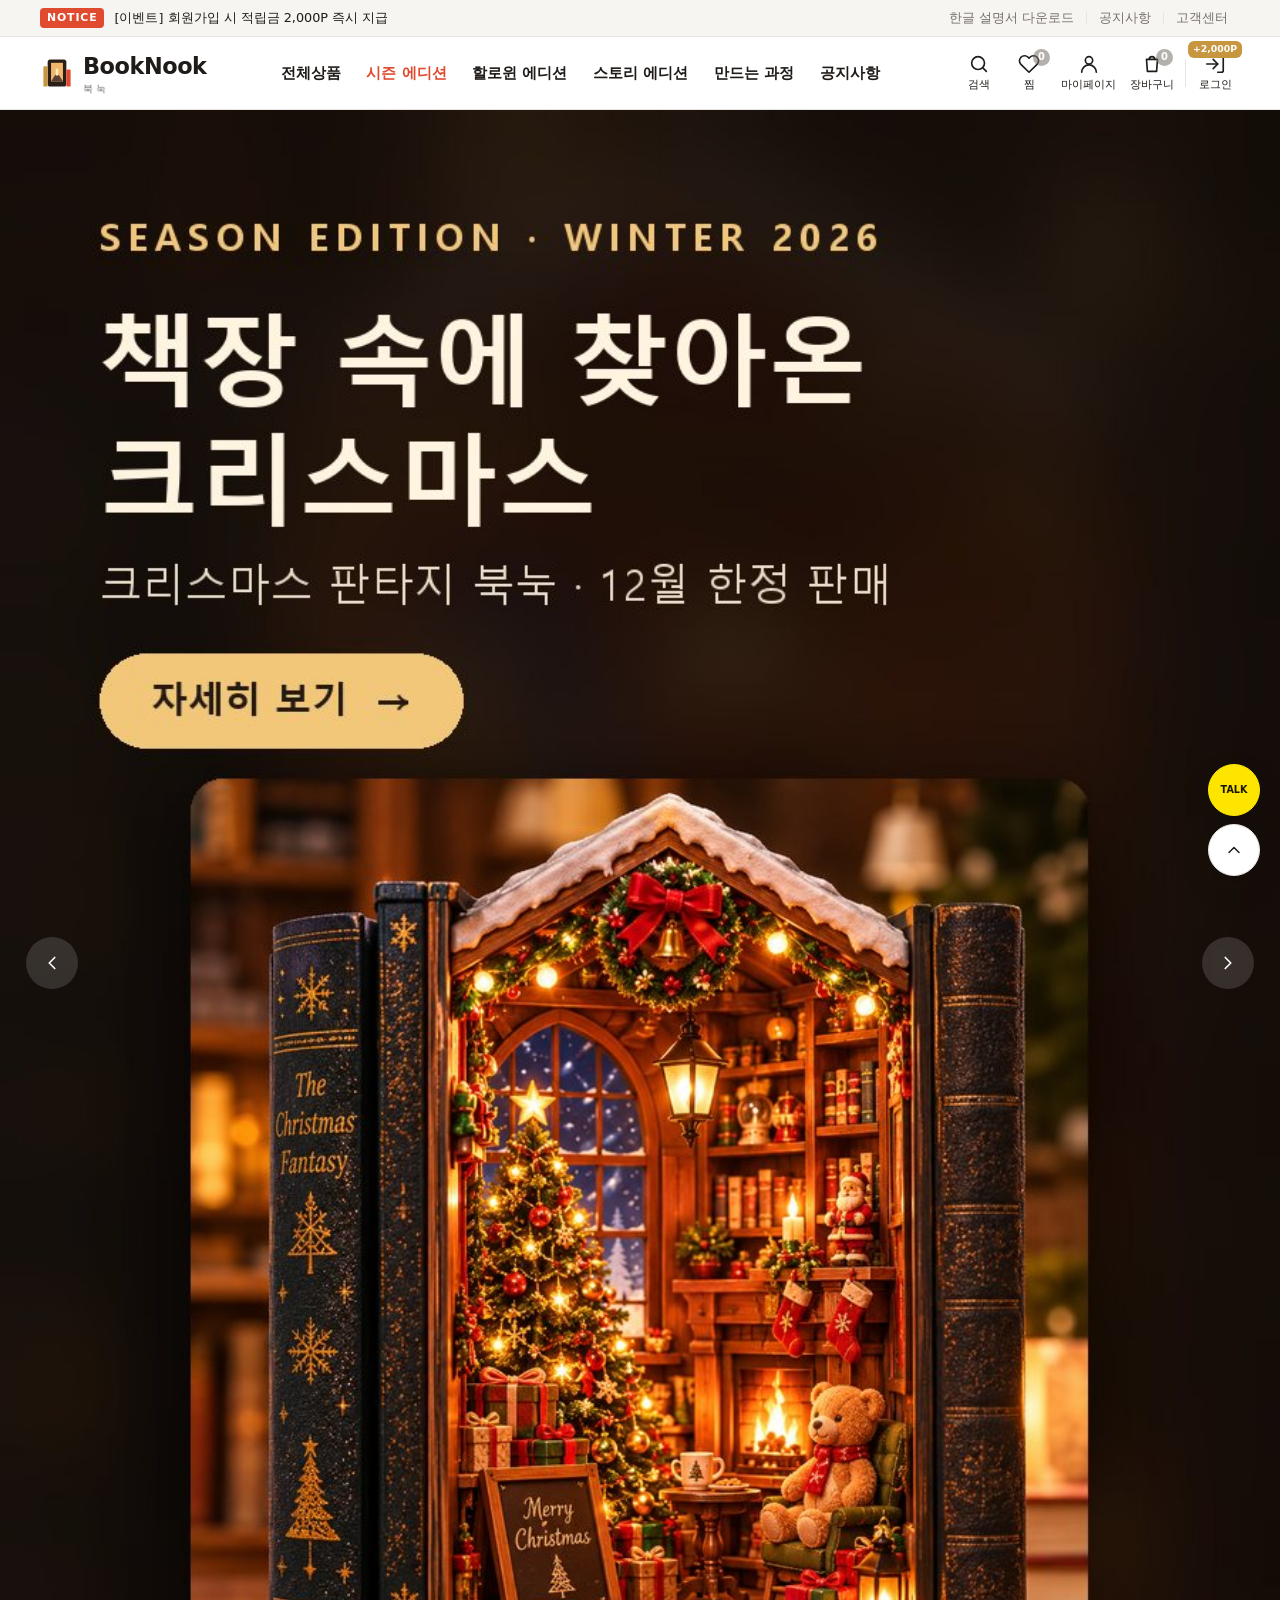
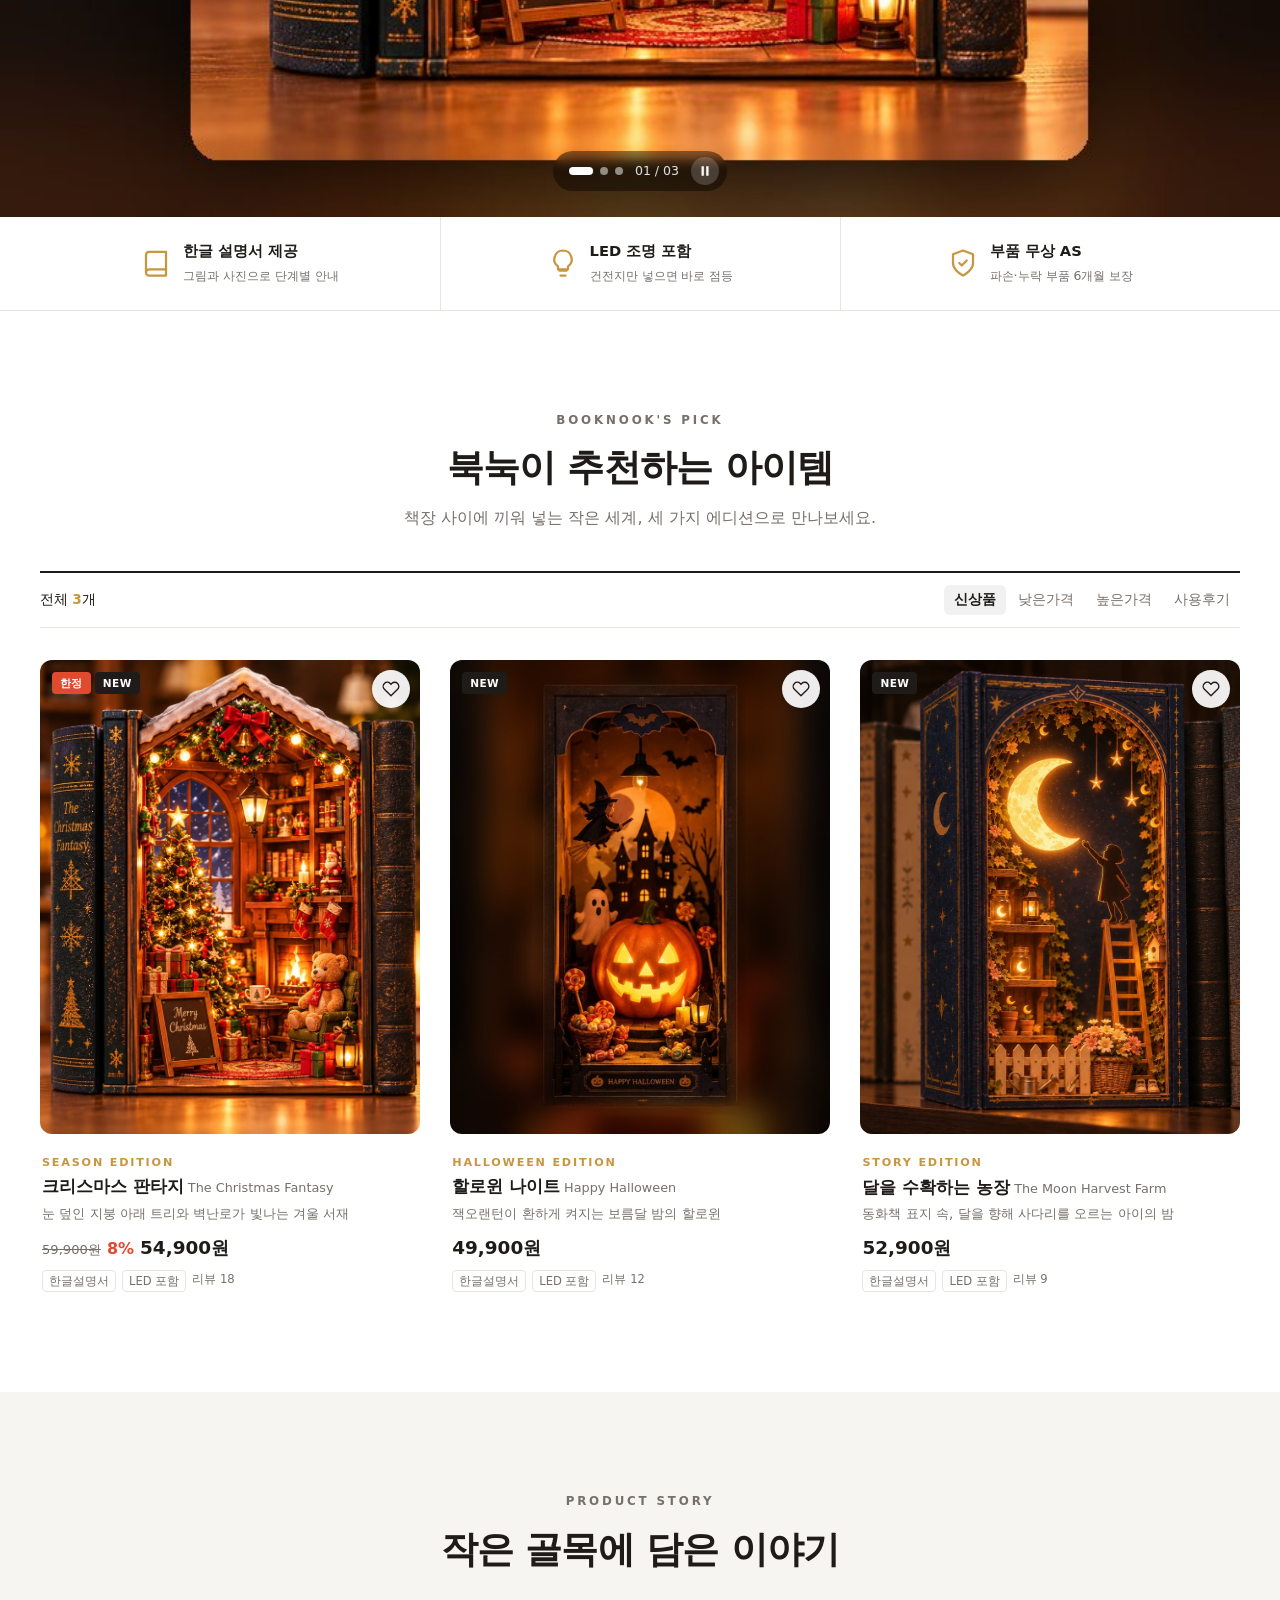
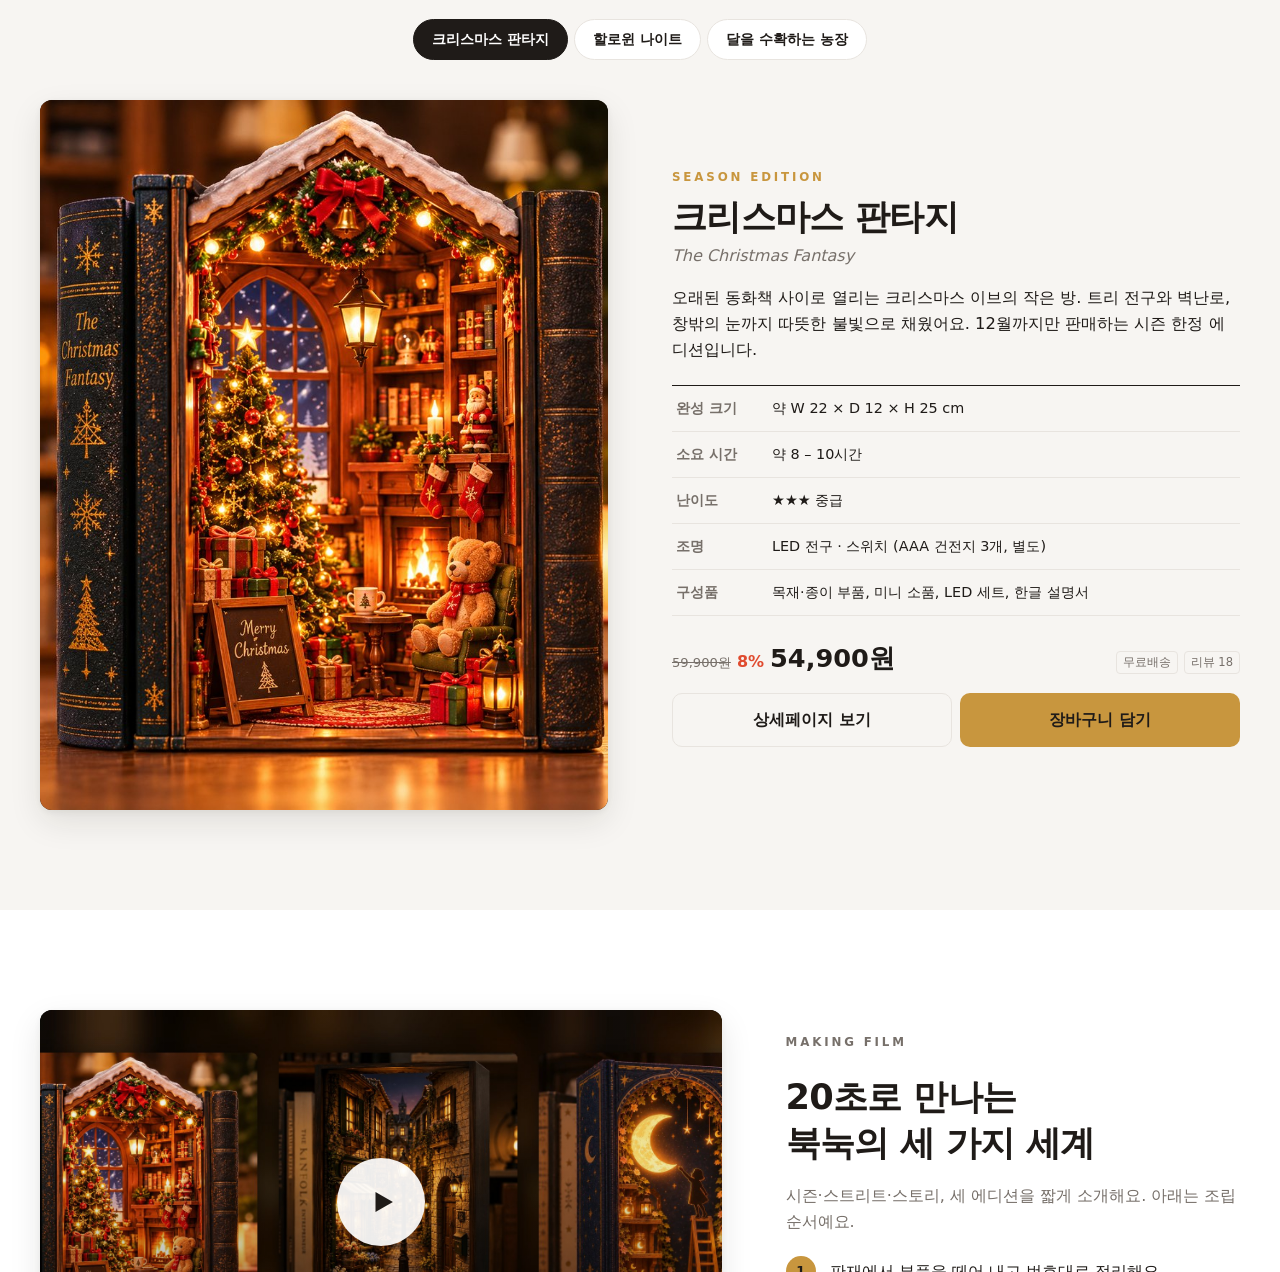
==== commit cf1f635c: "파리의 꽃 골목을 할로윈 에디션으로 교체 히어로 배너·상품 이미지(정면 컷), 상품 정보, 스토리 페이지(halloween-story.html), 후기·FAQ를 할로윈 나이트 기준" ====
--- a/index.html
+++ b/index.html
@@ -132,7 +132,7 @@
    ========================================================== */
 const HERO_SLIDES = [
   { pc:'images/hero-season-pc.jpg', mobile:'images/hero-season-mobile.jpg', id:'season', alt:'SEASON EDITION — 책장 속에 찾아온 크리스마스. 크리스마스 판타지 북눅, 12월 한정 판매' },
-  { pc:'images/hero-street-pc.jpg', mobile:'images/hero-street-mobile.jpg', id:'street', alt:'STREET EDITION — 불 켜진 파리의 꽃 골목. 플뢰르 앤 시 북눅, LED 가로등 포함' },
+  { pc:'images/hero-halloween-pc.jpg', mobile:'images/hero-halloween-mobile.jpg', id:'halloween', alt:'HALLOWEEN EDITION — 보름달 아래 할로윈 나이트. 해피 할로윈 북눅, 잭오랜턴 LED 포함' },
   { pc:'images/hero-story-pc.jpg',  mobile:'images/hero-story-mobile.jpg',  id:'story',  alt:'STORY EDITION — 달을 따러 간 아이의 밤. 달빛 동화 북눅, 동화책 컨셉 케이스' }
 ];
 (function hero(){
--- a/assets/style.css
+++ b/assets/style.css
@@ -267,25 +267,27 @@
 @media (max-width:600px){ .notice-list time{display:none} }
 
 /* ===== 연락 CTA (CUSTOMER CENTER) ===== */
-.contact{background:var(--band);color:var(--band-ink)}
-.cc{display:grid;grid-template-columns:1.1fr 2fr;gap:clamp(28px,5vw,64px);align-items:start}
+/* 조용한 안내 영역: 배경·카드·큰 글씨 없이 정보만 작게 */
+.section.contact{background:var(--paper);color:var(--ink);border-top:1px solid var(--line);padding:clamp(32px,4vw,44px) 0}
+.cc{display:grid;grid-template-columns:1fr 2fr;gap:clamp(20px,3vw,40px);align-items:start}
 @media (max-width:960px){ .cc{grid-template-columns:1fr} }
-.cc-main .eyebrow{color:#E2B565}
-.cc-main h2{font-size:clamp(1.6rem,3vw,2.2rem);margin:.25em 0 .4em;letter-spacing:-.02em}
-.cc-tel{display:block;font-size:clamp(2.2rem,5vw,3.2rem);font-weight:900;letter-spacing:-.01em;text-decoration:none;color:#E2B565;line-height:1.1}
-.cc-main p{margin:12px 0 0;opacity:.75;font-size:.9rem}
-.cc-main .row{display:flex;gap:8px;flex-wrap:wrap;margin-top:24px}
-.cc-main .btn{height:52px;background:#E2B565;color:#1F1B18}
-.cc-main .btn.kakao{background:#FEE500;color:#191600}
-.c-grid{display:grid;grid-template-columns:repeat(2,1fr);gap:12px}
+.cc-main .eyebrow{color:var(--muted);font-size:.68rem;font-weight:700}
+.cc-main h2{font-size:1rem;font-weight:700;margin:.3em 0 .2em;letter-spacing:-.01em}
+.cc-main h2 br{display:none}
+.cc-tel{display:inline-block;margin-top:2px;font-size:.9rem;font-weight:600;text-decoration:none;color:var(--muted)}
+.cc-tel:hover{color:var(--ink)}
+.cc-main p{margin:4px 0 0;color:var(--muted);font-size:.78rem}
+.cc-main .row{display:flex;gap:6px;flex-wrap:wrap;margin-top:12px}
+.cc-main .btn,.cc-main .btn.kakao{height:32px;padding:0 12px;border-radius:8px;font-size:.78rem;font-weight:600;background:none;border-color:var(--line);color:var(--muted)}
+.cc-main .btn:hover{filter:none;border-color:var(--muted);color:var(--ink)}
+.c-grid{display:grid;grid-template-columns:repeat(2,1fr);gap:0 24px}
 @media (max-width:560px){ .c-grid{grid-template-columns:1fr} }
-.c-card{display:flex;gap:16px;align-items:flex-start;padding:22px;border-radius:var(--radius);text-decoration:none;background:rgba(255,255,255,.06);
-  border:1px solid rgba(255,255,255,.12);transition:background .2s,transform .2s}
-.c-card:hover{background:rgba(255,255,255,.12);transform:translateY(-2px)}
-.c-card svg.i{width:26px;height:26px;color:#E2B565;margin-top:2px}
-.c-card .k{display:block;font-size:.78rem;opacity:.65;font-weight:600}
-.c-card .v{display:block;font-size:1.08rem;font-weight:800;overflow-wrap:anywhere}
-.c-card .s{display:block;font-size:.78rem;opacity:.6;margin-top:2px}
+.c-card{display:flex;gap:10px;align-items:flex-start;padding:12px 0;text-decoration:none;border-bottom:1px solid var(--line);color:inherit}
+.c-card:hover .v{color:var(--accent)}
+.c-card svg.i{width:16px;height:16px;color:var(--muted);margin-top:3px}
+.c-card .k{display:block;font-size:.72rem;color:var(--muted)}
+.c-card .v{display:block;font-size:.86rem;font-weight:600;overflow-wrap:anywhere}
+.c-card .s{display:block;font-size:.72rem;color:var(--muted);margin-top:1px}
 
 /* ===== 하위 페이지 공통 ===== */
 .sub{min-height:60vh;padding-bottom:clamp(64px,8vw,100px)}
